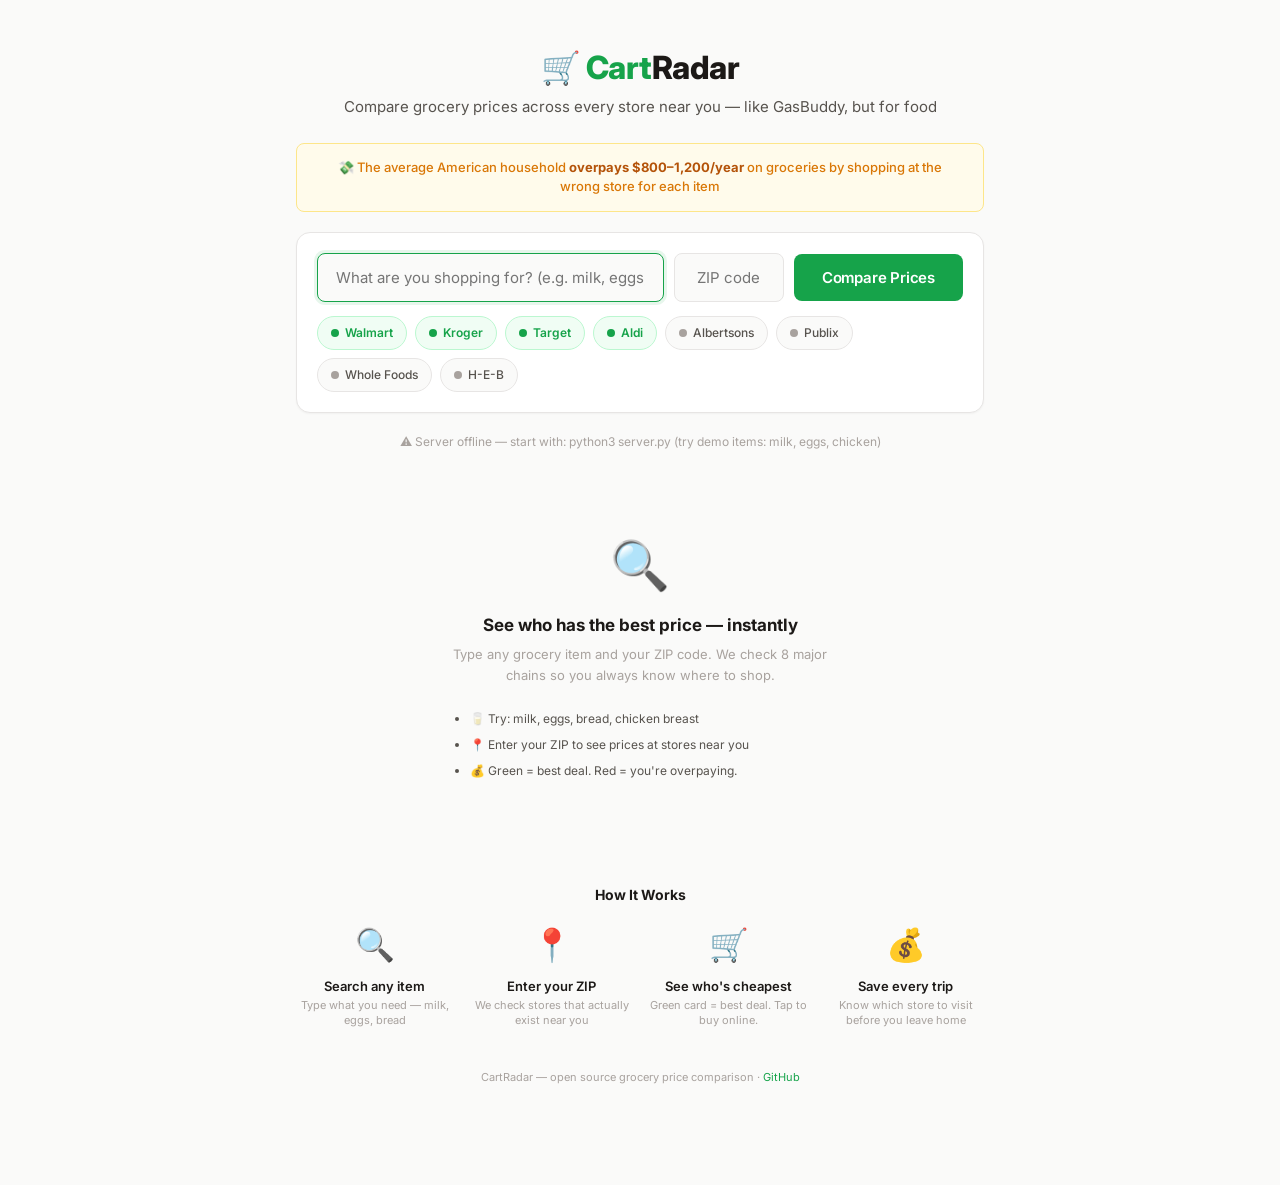
==== web/index.html @ ce39381b "CartRadar v4 — warm UI redesign, yearly savings calc, ZIP region filtering" ====
<!DOCTYPE html>
<html lang="en">
<head>
  <meta charset="UTF-8">
  <meta name="viewport" content="width=device-width, initial-scale=1.0, viewport-fit=cover">
  <title>CartRadar — Find the Cheapest Groceries Near You</title>
  <link rel="preconnect" href="https://fonts.googleapis.com">
  <link rel="preconnect" href="https://fonts.gstatic.com" crossorigin>
  <link href="https://fonts.googleapis.com/css2?family=Inter:wght@400;500;600;700;800&display=swap" rel="stylesheet">
  <style>
    *,*::before,*::after{margin:0;padding:0;box-sizing:border-box}
    :root{
      --bg:#fafaf9;--card:#ffffff;--border:#e7e5e4;--border-strong:#d6d3d1;
      --text:#1c1917;--text-soft:#57534e;--text-muted:#a8a29e;
      --green:#16a34a;--green-bg:#f0fdf4;--green-border:#bbf7d0;
      --red:#dc2626;--red-bg:#fef2f2;--amber:#d97706;--amber-bg:#fffbeb;
      --blue:#2563eb;--blue-bg:#eff6ff;--purple:#7c3aed;
      --shadow-sm:0 1px 2px rgba(0,0,0,.04);--shadow:0 1px 3px rgba(0,0,0,.06),0 1px 2px rgba(0,0,0,.04);
      --shadow-md:0 4px 6px -1px rgba(0,0,0,.06),0 2px 4px -2px rgba(0,0,0,.04);
      --shadow-lg:0 10px 15px -3px rgba(0,0,0,.06),0 4px 6px -4px rgba(0,0,0,.04);
      --radius:14px;--radius-sm:10px;--radius-xs:8px;
    }
    body{
      font-family:'Inter',-apple-system,BlinkMacSystemFont,'Segoe UI',Roboto,sans-serif;
      background:var(--bg);color:var(--text);min-height:100vh;line-height:1.5;
      -webkit-font-smoothing:antialiased;
    }
    .app{max-width:720px;margin:0 auto;padding:24px 16px 80px}

    /* Header */
    .header{text-align:center;padding:20px 0 24px}
    .header .logo{font-size:32px;font-weight:800;letter-spacing:-0.5px;color:var(--text)}
    .header .logo span{color:var(--green)}
    .header p{color:var(--text-soft);font-size:15px;margin-top:4px;line-height:1.5}

    /* Hero stat — how much people waste */
    .waste-banner{text-align:center;padding:14px 20px;margin-bottom:20px;
      background:var(--amber-bg);border:1px solid #fde68a;border-radius:var(--radius-xs);
      font-size:13px;color:var(--amber);font-weight:500;line-height:1.5}
    .waste-banner strong{color:#b45309}

    /* Search */
    .search-card{background:var(--card);border:1px solid var(--border);border-radius:var(--radius);
      padding:20px;box-shadow:var(--shadow-sm);margin-bottom:20px}
    .search-row{display:flex;gap:10px;align-items:center}
    .search-row input,.search-row button{padding:14px 18px;border-radius:var(--radius-xs);font-size:15px;font-family:inherit;transition:all .2s}
    .search-row #query{flex:1;min-width:0;background:var(--bg);border:1.5px solid var(--border);color:var(--text)}
    .search-row #query:focus{outline:none;border-color:var(--green);box-shadow:0 0 0 3px rgba(22,163,74,.1)}
    #zip{width:110px;min-width:100px;text-align:center;background:var(--bg);border:1.5px solid var(--border);color:var(--text)}
    #zip:focus{outline:none;border-color:var(--green);box-shadow:0 0 0 3px rgba(22,163,74,.1)}
    #zip.loading{color:var(--blue)}
    .search-row button{padding:14px 28px;border:none;background:var(--green);color:#fff;font-weight:600;cursor:pointer;white-space:nowrap;letter-spacing:-0.2px}
    .search-row button:hover{background:#15803d;transform:translateY(-1px);box-shadow:var(--shadow-md)}
    .search-row button:active{transform:translateY(0)}
    .search-row button:disabled{background:var(--border);color:var(--text-muted);cursor:not-allowed;transform:none;box-shadow:none}

    /* Store toggles */
    .store-toggles{display:flex;flex-wrap:wrap;gap:8px;margin-top:14px}
    .store-toggle{display:flex;align-items:center;gap:6px;padding:7px 13px;border-radius:20px;
      background:var(--bg);border:1.5px solid var(--border);font-size:12px;font-weight:500;
      cursor:pointer;color:var(--text-soft);transition:all .15s;user-select:none;font-family:inherit}
    .store-toggle:hover{border-color:var(--green);color:var(--text)}
    .store-toggle.active{background:var(--green-bg);color:var(--green);border-color:var(--green-border);font-weight:600}
    .store-toggle input{display:none}
    .store-toggle .dot{width:8px;height:8px;border-radius:50%;background:var(--text-muted)}
    .store-toggle.active .dot{background:var(--green)}

    /* Status */
    .status-bar{font-size:12px;color:var(--text-muted);min-height:20px;margin-bottom:16px;text-align:center}
    .spinner{display:inline-block;width:14px;height:14px;border:2px solid var(--border);border-top-color:var(--green);border-radius:50%;animation:spin .6s linear infinite;vertical-align:middle;margin-right:6px}
    @keyframes spin{to{transform:rotate(360deg)}}

    /* Results — Card layout */
    .results-section{display:none}
    .results-section.show{display:block}

    .summary-bar{display:flex;align-items:center;gap:12px;padding:14px 18px;margin-bottom:16px;
      background:var(--green-bg);border:1px solid var(--green-border);border-radius:var(--radius-sm);
      font-size:14px;font-weight:600;color:var(--green)}
    .summary-bar .savings-highlight{font-size:28px;font-weight:800;margin-right:4px}

    .result-grid{display:flex;flex-direction:column;gap:10px}

    .result-card{background:var(--card);border:2px solid var(--border);border-radius:var(--radius);
      padding:16px 18px;cursor:pointer;transition:all .15s;display:flex;align-items:center;gap:14px;
      position:relative;box-shadow:var(--shadow-sm)}
    .result-card:hover{border-color:var(--green);box-shadow:var(--shadow-md);transform:translateY(-1px)}
    .result-card.best-deal{border-color:var(--green);background:var(--green-bg);box-shadow:0 0 0 1px rgba(22,163,74,.15)}
    .result-card.best-deal::before{content:'Best Deal';position:absolute;top:-10px;right:16px;
      background:var(--green);color:#fff;font-size:10px;font-weight:700;padding:3px 10px;
      border-radius:10px;text-transform:uppercase;letter-spacing:.5px}

    .store-badge{flex-shrink:0;width:52px;height:52px;border-radius:var(--radius-xs);
      display:flex;align-items:center;justify-content:center;font-weight:800;font-size:11px;
      color:#fff;letter-spacing:-0.3px;text-align:center;line-height:1.2}
    .sb-walmart{background:#0071dc}.sb-kroger{background:#1a4a8c}
    .sb-target{background:#c00}.sb-aldi{background:#e67e00}
    .sb-albertsons{background:#e31837}.sb-publix{background:#398467}
    .sb-wholefoods{background:#116644}.sb-heb{background:#e31837}

    .result-info{flex:1;min-width:0}
    .result-name{font-weight:600;font-size:14px;color:var(--text);line-height:1.3;margin-bottom:2px}
    .result-size{font-size:11px;color:var(--text-muted)}

    .result-price-col{text-align:right;flex-shrink:0}
    .result-price{font-size:22px;font-weight:800;color:var(--text);line-height:1}
    .result-unit{font-size:11px;color:var(--text-muted);margin-top:2px}
    .result-savings{margin-top:4px;font-size:11px;font-weight:600}
    .result-savings.bad{color:var(--red)}
    .result-savings.good{color:var(--green)}

    .yearly-loss{font-size:10px;color:var(--text-muted);margin-top:2px;line-height:1.3}

    .result-arrow{flex-shrink:0;color:var(--text-muted);font-size:16px}

    /* Breakdown strip */
    .breakdown-strip{display:flex;flex-wrap:wrap;gap:5px;margin-top:20px;padding:10px 0;font-size:11px}
    .breakdown-strip .bd-item{padding:3px 10px;border-radius:12px;background:var(--bg);border:1px solid var(--border);color:var(--text-soft)}
    .breakdown-strip .bd-item.ok{color:var(--green);border-color:var(--green-border)}
    .breakdown-strip .bd-item.fail{color:var(--red);border-color:#fecaca}

    /* Empty state */
    .empty{text-align:center;padding:60px 20px;color:var(--text-muted)}
    .empty .icon{font-size:48px;margin-bottom:12px}
    .empty h3{font-size:17px;margin-bottom:6px;color:var(--text);font-weight:700}
    .empty p{font-size:13px;max-width:400px;margin:0 auto;line-height:1.6}
    .empty .tips{margin-top:20px;text-align:left;max-width:340px;margin-left:auto;margin-right:auto}
    .empty .tips li{font-size:12px;padding:4px 0;color:var(--text-soft)}

    /* How it works */
    .how-it-works{margin-top:40px;text-align:center}
    .how-it-works h3{font-size:14px;font-weight:700;color:var(--text);margin-bottom:16px}
    .steps{display:flex;gap:20px;justify-content:center;flex-wrap:wrap}
    .step{flex:1;min-width:140px;max-width:200px;text-align:center}
    .step .step-icon{font-size:32px;margin-bottom:8px}
    .step .step-title{font-weight:600;font-size:13px;margin-bottom:2px}
    .step .step-desc{font-size:11px;color:var(--text-muted);line-height:1.4}

    footer{text-align:center;padding:40px 20px 20px;font-size:11px;color:var(--text-muted)}
    footer a{color:var(--green);text-decoration:none}footer a:hover{text-decoration:underline}

    /* Mobile */
    @media(max-width:600px){
      .header .logo{font-size:26px}
      .search-row{flex-wrap:wrap}
      #zip{width:100%}
      .search-row button{width:100%}
      .result-card{padding:14px}
      .result-price{font-size:19px}
      .store-badge{width:44px;height:44px;font-size:10px}
    }
  </style>
</head>
<body>
<div class="app">
  <header class="header">
    <div class="logo">🛒 <span>Cart</span>Radar</div>
    <p>Compare grocery prices across every store near you — like GasBuddy, but for food</p>
  </header>

  <div class="waste-banner">
    💸 The average American household <strong>overpays $800–1,200/year</strong> on groceries by shopping at the wrong store for each item
  </div>

  <div class="search-card">
    <div class="search-row">
      <input type="text" id="query" placeholder="What are you shopping for? (e.g. milk, eggs, chicken)" autofocus>
      <input type="text" id="zip" placeholder="ZIP" maxlength="5">
      <button id="search-btn">Compare Prices</button>
    </div>
    <div class="store-toggles" id="store-toggles"></div>
  </div>

  <div class="status-bar" id="status"></div>

  <div class="empty" id="empty">
    <div class="icon">🔍</div>
    <h3>See who has the best price — instantly</h3>
    <p>Type any grocery item and your ZIP code. We check 8 major chains so you always know where to shop.</p>
    <ul class="tips">
      <li>🥛 Try: milk, eggs, bread, chicken breast</li>
      <li>📍 Enter your ZIP to see prices at stores near you</li>
      <li>💰 Green = best deal. Red = you're overpaying.</li>
    </ul>
  </div>

  <div class="results-section" id="results-section">
    <div class="summary-bar" id="summary"></div>
    <div class="result-grid" id="result-grid"></div>
    <div class="breakdown-strip" id="breakdown"></div>
  </div>

  <div class="how-it-works">
    <h3>How It Works</h3>
    <div class="steps">
      <div class="step"><div class="step-icon">🔍</div><div class="step-title">Search any item</div><div class="step-desc">Type what you need — milk, eggs, bread</div></div>
      <div class="step"><div class="step-icon">📍</div><div class="step-title">Enter your ZIP</div><div class="step-desc">We check stores that actually exist near you</div></div>
      <div class="step"><div class="step-icon">🛒</div><div class="step-title">See who's cheapest</div><div class="step-desc">Green card = best deal. Tap to buy online.</div></div>
      <div class="step"><div class="step-icon">💰</div><div class="step-title">Save every trip</div><div class="step-desc">Know which store to visit before you leave home</div></div>
    </div>
  </div>

  <footer>
    CartRadar — open source grocery price comparison · <a href="#">GitHub</a>
  </footer>
</div>

<script src="app.js"></script>
</body>
</html>
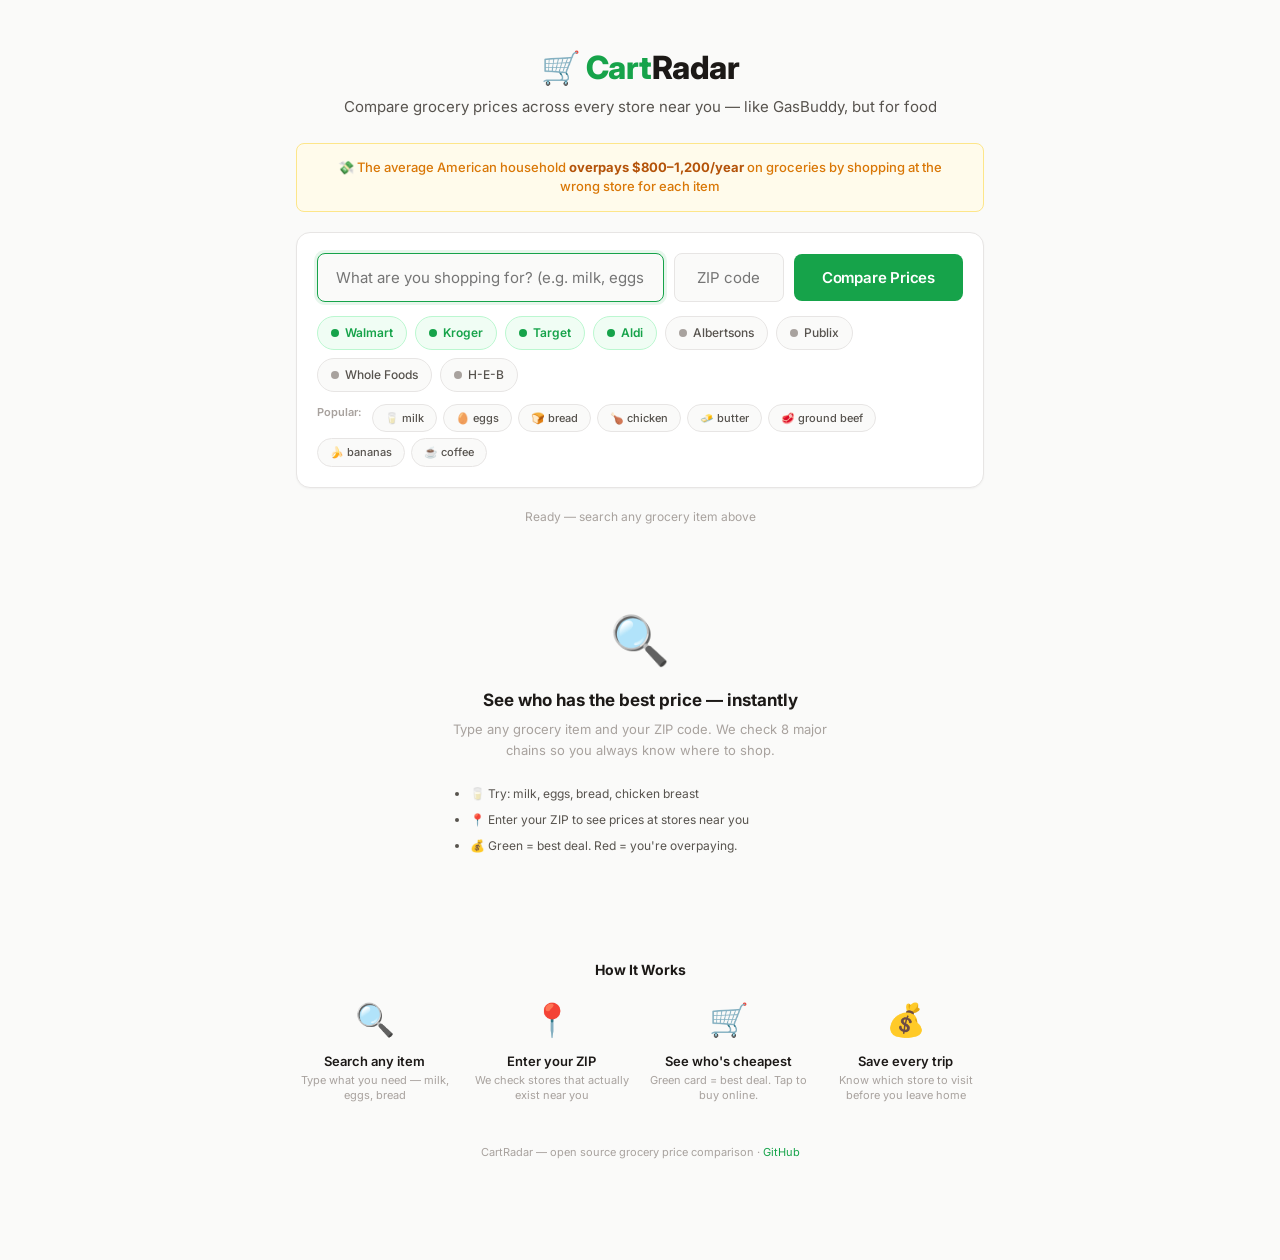
==== commit 1fbfb82c: "CartRadar deployed to EC2 — live at racksrewards.com/cartradar/" ====
--- a/web/index.html
+++ b/web/index.html
@@ -138,6 +138,8 @@
 
     footer{text-align:center;padding:40px 20px 20px;font-size:11px;color:var(--text-muted)}
     footer a{color:var(--green);text-decoration:none}footer a:hover{text-decoration:underline}
+    .popular-chip{padding:5px 12px;border-radius:16px;background:var(--bg);border:1px solid var(--border);cursor:pointer;transition:all .15s;color:var(--text-soft);font-weight:500}
+    .popular-chip:hover{background:var(--green-bg);border-color:var(--green-border);color:var(--green)}
 
     /* Mobile */
     @media(max-width:600px){
@@ -169,6 +171,17 @@
       <button id="search-btn">Compare Prices</button>
     </div>
     <div class="store-toggles" id="store-toggles"></div>
+    <div class="popular-searches" style="margin-top:12px;display:flex;flex-wrap:wrap;gap:6px;font-size:11px;color:var(--text-muted)">
+      <span style="font-weight:600;margin-right:4px">Popular:</span>
+      <span class="popular-chip" onclick="trySearch('milk')">🥛 milk</span>
+      <span class="popular-chip" onclick="trySearch('eggs')">🥚 eggs</span>
+      <span class="popular-chip" onclick="trySearch('bread')">🍞 bread</span>
+      <span class="popular-chip" onclick="trySearch('chicken')">🍗 chicken</span>
+      <span class="popular-chip" onclick="trySearch('butter')">🧈 butter</span>
+      <span class="popular-chip" onclick="trySearch('ground beef')">🥩 ground beef</span>
+      <span class="popular-chip" onclick="trySearch('bananas')">🍌 bananas</span>
+      <span class="popular-chip" onclick="trySearch('coffee')">☕ coffee</span>
+    </div>
   </div>
 
   <div class="status-bar" id="status"></div>
